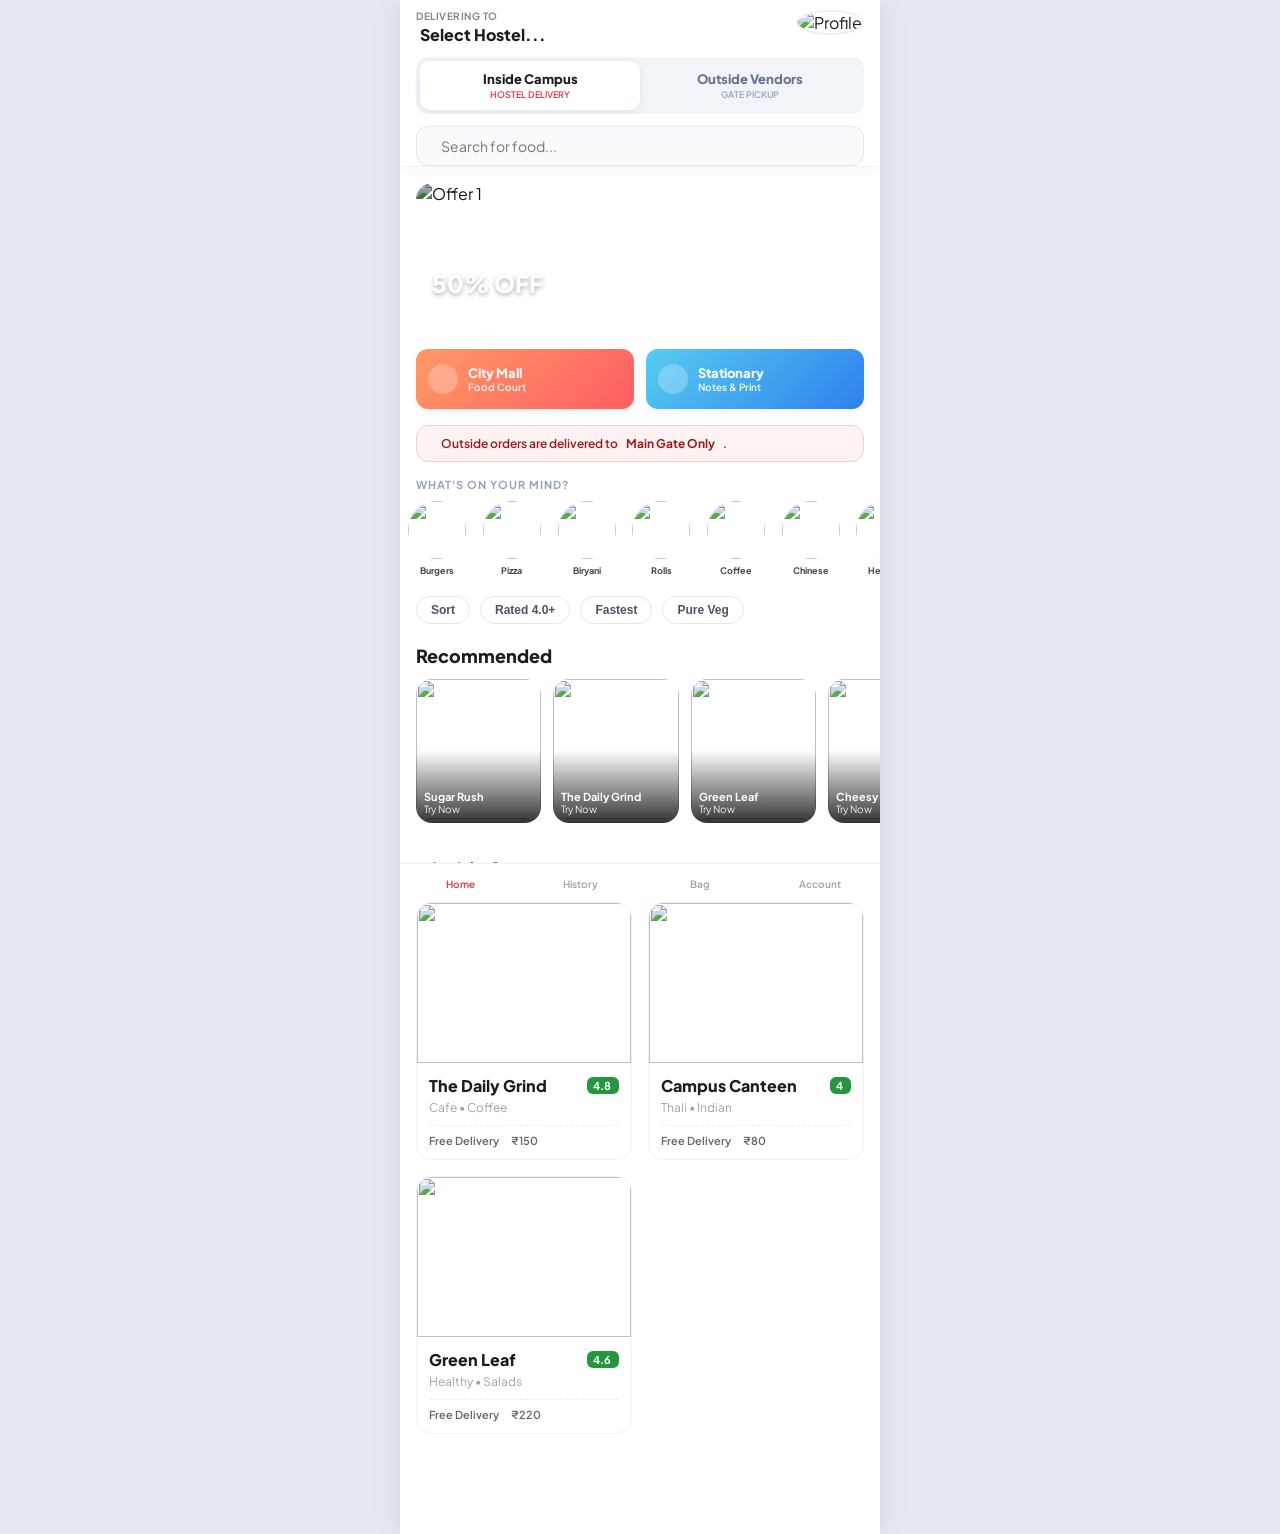
==== index.html @ 57ad16c0 "Add files via upload" ====
<!DOCTYPE html>
<html lang="en">
<head>
    <meta charset="UTF-8">
    <meta name="viewport" content="width=device-width, initial-scale=1.0, maximum-scale=1.0, user-scalable=no">
    <title>CampusBites India</title>
    <link href="https://fonts.googleapis.com/css2?family=Plus+Jakarta+Sans:wght@400;500;600;700;800&display=swap" rel="stylesheet">
    <link href="https://cdn.jsdelivr.net/npm/remixicon@3.5.0/fonts/remixicon.css" rel="stylesheet">
    <link rel="stylesheet" href="style.css">
</head>
<body>

    <div id="appContainer">
        
        <div class="sticky-wrapper">
            <header class="app-header">
                <div class="header-content-limit">
                    <div class="header-top">
                        <div class="location-info" onclick="toggleLocationModal(true)">
                            <div class="location-label" id="locationLabel">DELIVERING TO</div>
                            <div class="location-value-row">
                                <i class="ri-map-pin-fill text-red"></i>
                                <span id="currentLocationText" class="location-text-bold">Select Hostel...</span>
                                <i class="ri-arrow-down-s-line"></i>
                            </div>
                        </div>
                        <div class="profile-icon ripple">
                            <img src="https://images.unsplash.com/photo-1535713875002-d1d0cf377fde?w=100&q=80" alt="Profile">
                        </div>
                    </div>

                    <div class="mode-switch-container">
                        <div class="mode-switch active" id="btnInside" onclick="switchMode('inside')">
                            <span class="mode-title">Inside Campus</span>
                            <span class="mode-desc">Hostel Delivery</span>
                        </div>
                        <div class="mode-switch" id="btnOutside" onclick="switchMode('outside')">
                            <span class="mode-title">Outside Vendors</span>
                            <span class="mode-desc">Gate Pickup</span>
                        </div>
                    </div>
                    
                    <div class="search-bar-container">
                        <div class="search-input-wrapper">
                            <i class="ri-search-2-line search-icon"></i>
                            <input type="text" placeholder="Search for food..." id="searchInput" onkeyup="searchData()">
                        </div>
                    </div>
                </div>
            </header>
        </div>

        <main class="app-content">

            <section class="offer-section content-limit">
                <div class="offer-slider snap-scroll" id="offerSlider">
                    <div class="offer-slide">
                        <img src="https://images.unsplash.com/photo-1504674900247-0877df9cc836?w=800&q=80" alt="Offer 1">
                        <div class="offer-text"><h3>50% OFF</h3><p>First Order</p></div>
                    </div>
                    <div class="offer-slide">
                        <img src="https://images.unsplash.com/photo-1565299624946-b28f40a0ae38?w=800&q=80" alt="Offer 2">
                        <div class="offer-text"><h3>Free Delivery</h3><p>Hostels</p></div>
                    </div>
                    <div class="offer-slide">
                        <img src="https://images.unsplash.com/photo-1482049016688-2d3e1b311543?w=800&q=80" alt="Offer 3">
                        <div class="offer-text"><h3>Night Canteen</h3><p>Open 24/7</p></div>
                    </div>
                </div>
            </section>
            
            <section class="services-wrapper">
                <div class="services-grid">
                    <div class="service-card mall-bg ripple">
                        <div class="service-icon"><i class="ri-store-2-fill"></i></div>
                        <div class="service-text"><h3>City Mall</h3><p>Food Court</p></div>
                    </div>
                    <div class="service-card stationary-bg ripple">
                        <div class="service-icon"><i class="ri-book-3-fill"></i></div>
                        <div class="service-text"><h3>Stationary</h3><p>Notes & Print</p></div>
                    </div>
                </div>
            </section>

            <div id="gateAlert" class="gate-alert hidden">
                <i class="ri-alarm-warning-line"></i> Outside orders are delivered to <b>Main Gate Only</b>.
            </div>

            <section class="category-section">
                <div class="section-header-row">
                    <h5 class="section-title">WHAT'S ON YOUR MIND?</h5>
                </div>
                <div class="category-scroll snap-scroll" id="categoryScroll">
                    </div>
            </section>

            <div class="filter-bar-wrapper">
                <div class="filter-scroll snap-scroll">
                    <button class="filter-chip" onclick="toggleSortModal(true)">
                        <i class="ri-equalizer-line"></i> Sort <i class="ri-arrow-down-s-fill" style="font-size:10px;"></i>
                    </button>
                    <button class="filter-chip">Rated 4.0+</button>
                    <button class="filter-chip">Fastest</button>
                    <button class="filter-chip">Pure Veg</button>
                </div>
            </div>

            <section class="curated-section">
                <h3 class="modern-header">Recommended</h3>
                <div class="curated-scroll snap-scroll" id="curatedScroll">
                    </div>
            </section>

            <section class="store-list-section">
                <div class="section-header-row">
                    <h3 class="modern-header" id="listTitle">Inside Canteens</h3>
                    <span class="badge-count" id="storeCount">0</span>
                </div>
                <div id="storeList" class="store-container-grid">
                    </div>
            </section>

            <div style="height: 100px;"></div>
        </main>

        <nav class="bottom-nav glass-effect">
            <div class="nav-limit">
                <a href="#" class="nav-item active ripple"><i class="ri-home-5-fill nav-icon"></i><span>Home</span></a>
                <a href="#" class="nav-item ripple"><i class="ri-file-list-3-line nav-icon"></i><span>History</span></a>
                <a href="#" class="nav-item cart-trigger ripple">
                    <div class="relative"><i class="ri-shopping-bag-3-fill nav-icon"></i><span class="notification-dot" id="cartDot"></span></div>
                    <span>Bag</span>
                </a>
                <a href="#" class="nav-item ripple"><i class="ri-user-3-line nav-icon"></i><span>Account</span></a>
            </div>
        </nav>

        <div id="locationModal" class="bottom-sheet"><div class="sheet-overlay" onclick="toggleLocationModal(false)"></div><div class="sheet-content"><div class="sheet-handle"></div><div class="sheet-header"><h3>Select Location</h3></div><div class="location-list-scroll" id="locationListContainer"></div></div></div>
        <div id="categoryModal" class="bottom-sheet"><div class="sheet-overlay" onclick="toggleCategoryModal(false)"></div><div class="sheet-content tall"><div class="sheet-handle"></div><div class="sheet-header"><h3>All Categories</h3><button onclick="toggleCategoryModal(false)" class="close-btn"><i class="ri-close-line"></i></button></div><div class="grid-categories" id="fullCategoryGrid"></div></div></div>
        <div id="sortModal" class="bottom-sheet"><div class="sheet-overlay" onclick="toggleSortModal(false)"></div><div class="sheet-content"><div class="sheet-handle"></div><div class="sheet-header"><h3>Sort By</h3></div><div class="sort-options"><div class="sort-option" onclick="applySort('price_low')"><div class="sort-text">Cost: Low to High</div></div><div class="sort-option" onclick="applySort('price_high')"><div class="sort-text">Cost: High to Low</div></div><div class="sort-option" onclick="applySort('rating')"><div class="sort-text">Rating: High to Low</div></div></div></div></div>
        <div id="cartModal" class="bottom-sheet"><div class="sheet-overlay" onclick="toggleCart(false)"></div><div class="sheet-content"><div class="sheet-handle"></div><div class="sheet-header"><h3>Your Bag</h3></div><div class="cart-items-scroll" id="cartItemsContainer"></div><div class="cart-summary"><div class="bill-row"><span>Total Pay</span><span id="cartTotal">₹0</span></div><button class="checkout-btn"><span>Pay Now</span></button></div></div></div>

    </div>

    <script src="script.js"></script>
</body>
</html>
---- style.css ----
/* --- GLOBAL --- */
:root {
    --primary: #E23744; 
    --dark: #1C1C1C;
    --gray: #9CA3AF;
    --light-bg: #F5F6F8;
    --white: #FFFFFF;
    --green: #24963f;
    --glass: rgba(255, 255, 255, 0.98);
    --radius: 16px;
}
* { margin: 0; padding: 0; box-sizing: border-box; -webkit-tap-highlight-color: transparent; }

body { 
    font-family: 'Plus Jakarta Sans', sans-serif; 
    background-color: #E6E9EF; 
    color: var(--dark); 
    min-height: 100vh;
    display: flex; justify-content: center; 
    overflow-x: hidden;
}

#appContainer {
    width: 100%; max-width: 480px; 
    background: #FFFFFF; min-height: 100vh; 
    position: relative; 
    box-shadow: 0 0 30px rgba(0,0,0,0.1); 
    overflow-x: hidden;
}

.text-red { color: var(--primary); }
.hidden { display: none; }
.relative { position: relative; }
.ripple:active { transform: scale(0.97); transition: 0.1s; }

/* --- HEADER --- */
.sticky-wrapper { position: sticky; top: 0; z-index: 900; background: white; box-shadow: 0 4px 15px rgba(0,0,0,0.03); }
.app-header { padding: 10px 16px 0 16px; background: white; border-bottom: 1px solid rgba(0,0,0,0.05); }
.header-top { display: flex; justify-content: space-between; align-items: flex-start; margin-bottom: 12px; }
.location-info { display: flex; flex-direction: column; cursor: pointer; }
.location-label { font-size: 10px; font-weight: 700; color: #888; letter-spacing: 0.5px; margin-bottom: 2px; }
.location-value-row { display: flex; align-items: center; gap: 4px; }
.location-text-bold { font-size: 16px; font-weight: 800; color: var(--dark); max-width: 200px; white-space: nowrap; overflow: hidden; text-overflow: ellipsis; }
.profile-icon img { width: 40px; height: 40px; border-radius: 50%; border: 2px solid #eee; }

/* --- BIG TOGGLE --- */
.mode-switch-container { background: #F1F5F9; padding: 4px; border-radius: 12px; display: flex; margin-bottom: 12px; }
.mode-switch { flex: 1; text-align: center; padding: 10px 4px; border-radius: 10px; cursor: pointer; transition: 0.3s; display: flex; flex-direction: column; align-items: center; justify-content: center; }
.mode-switch.active { background: white; box-shadow: 0 2px 8px rgba(0,0,0,0.08); }
.mode-title { font-size: 13px; font-weight: 800; color: #64748B; }
.mode-desc { font-size: 9px; font-weight: 600; color: #94A3B8; text-transform: uppercase; margin-top: 2px;}
.mode-switch.active .mode-title { color: var(--dark); }
.mode-switch.active .mode-desc { color: var(--primary); }

/* --- SEARCH --- */
.search-input-wrapper { background: #F8FAFC; border-radius: 12px; padding: 10px 14px; display: flex; align-items: center; gap: 10px; border: 1px solid #E2E8F0; }
input { border: none; outline: none; width: 100%; font-family: inherit; font-size: 14px; background: transparent;}

/* --- OFFER SLIDER (SINGLE POSTER) --- */
.offer-section { padding: 16px 16px 0 16px; }
.offer-slider { 
    display: flex; 
    overflow-x: auto; 
    scroll-snap-type: x mandatory; 
    gap: 0; /* NO GAP ensures slides touch */
    padding: 0; /* NO PADDING inside the scroll container */
    border-radius: 16px; 
    scrollbar-width: none; 
}
.offer-slider::-webkit-scrollbar { display: none; }

.offer-slide { 
    min-width: 100%; /* Force 100% width of parent */
    flex: 0 0 100%;
    height: 150px; 
    border-radius: 16px; 
    position: relative; 
    scroll-snap-align: start; /* Snap to start */
    overflow: hidden; 
}
.offer-slide img { width: 100%; height: 100%; object-fit: cover; filter: brightness(0.7); }
.offer-text { position: absolute; bottom: 16px; left: 16px; color: white; }
.offer-text h3 { font-size: 24px; font-weight: 800; margin: 0; text-shadow: 0 2px 4px rgba(0,0,0,0.3); }
.offer-text p { font-size: 12px; font-weight: 600; margin: 4px 0 0 0; opacity: 0.9; }

/* --- SERVICES --- */
.services-wrapper { padding: 16px; }
.services-grid { display: grid; grid-template-columns: 1fr 1fr; gap: 12px; }
.service-card { height: 60px; border-radius: 12px; position: relative; overflow: hidden; padding: 0 12px; display: flex; align-items: center; cursor: pointer; box-shadow: 0 4px 8px rgba(0,0,0,0.05); }
.mall-bg { background: linear-gradient(135deg, #FF9966 0%, #FF5E62 100%); }
.stationary-bg { background: linear-gradient(135deg, #56CCF2 0%, #2F80ED 100%); }
.service-icon { font-size: 20px; margin-right: 10px; width: 30px; height: 30px; border-radius: 50%; background: rgba(255,255,255,0.25); display: flex; align-items: center; justify-content: center; color: white; backdrop-filter: blur(4px); }
.service-text h3 { font-size: 13px; font-weight: 800; color: white; margin: 0; }
.service-text p { font-size: 10px; opacity: 0.95; font-weight: 600; color: white; margin: 0; }

/* --- GENERAL UI --- */
.gate-alert { background: #FEF2F2; border: 1px solid #FECACA; color: #991B1B; padding: 10px 16px; border-radius: 12px; font-size: 12px; font-weight: 600; display: flex; align-items: center; gap: 8px; margin: 0 16px 16px 16px; }

/* --- CIRCLE MENU (6 ITEMS + MARGINS) --- */
.category-section { padding-bottom: 10px; }
.section-header-row { display: flex; justify-content: space-between; align-items: center; margin: 0 16px 10px 16px; }
.section-title { font-size: 11px; letter-spacing: 1px; color: #94A3B8; text-transform: uppercase; font-weight: 700; margin: 0; }

/* This snap-scroll applies to circles, filters, and recommended */
/* But we override padding for specific sections below */
.snap-scroll { 
    display: flex; gap: 0; overflow-x: auto; 
    scroll-snap-type: x mandatory; scrollbar-width: none; 
}
.snap-scroll::-webkit-scrollbar { display: none; }

/* Specific padding for Circle Menu container */
#categoryScroll { padding: 0 16px 10px 16px; gap: 0; }

/* 16.66% = 6 ITEMS */
.cat-item { text-align: center; flex: 0 0 16.666%; scroll-snap-align: start; cursor: pointer; padding: 0 4px; box-sizing: border-box; }
.cat-img-wrapper { width: 58px; height: 58px; border-radius: 50%; overflow: hidden; margin-bottom: 6px; box-shadow: var(--shadow-sm); background: white; margin-left: auto; margin-right: auto; display: flex; align-items: center; justify-content: center;}
@media (max-width: 360px) { .cat-img-wrapper { width: 50px; height: 50px; } }
.cat-img { width: 100%; height: 100%; object-fit: cover; }
.cat-name { font-size: 9px; font-weight: 700; color: #444; white-space: nowrap; overflow: hidden; text-overflow: ellipsis; }
.view-more-btn { background: #FFF1F2; border: 1px solid #FECDD3; }
.view-more-icon { color: var(--primary); font-size: 20px; }

/* --- FILTER BAR --- */
.filter-bar-wrapper { padding: 0 0 20px 0; }
.filter-scroll { padding: 0 16px; gap: 10px; } /* Added gap here */
.filter-chip { background: white; border: 1px solid #E5E7EB; padding: 6px 14px; border-radius: 20px; font-size: 12px; font-weight: 600; color: #4B5563; flex-shrink: 0; scroll-snap-align: start; cursor: pointer; transition: 0.2s;}

/* --- RECOMMENDED --- */
.modern-header { font-size: 18px; font-weight: 800; margin: 0 16px 12px 16px; }
.curated-section { margin-bottom: 24px; }
#curatedScroll { padding: 0 16px 10px 16px; gap: 12px; } /* Added gap here */
.curated-card { min-width: 28%; scroll-snap-align: center; position: relative; cursor: pointer; }
.curated-img { width: 100%; height: 140px; border-radius: 16px; object-fit: cover; }
.overlay-content { position: absolute; bottom: 0; left: 0; width: 100%; background: linear-gradient(transparent, rgba(0,0,0,0.8)); padding: 40px 8px 8px 8px; border-radius: 0 0 16px 16px; color: white;}
.curated-title { font-size: 11px; font-weight: 700; white-space: nowrap; overflow: hidden; text-overflow: ellipsis; }
.curated-price { font-size: 10px; opacity: 0.9; }

/* --- STORE LIST --- */
.store-container-grid { padding: 0 16px; display: grid; gap: 16px; grid-template-columns: 1fr; } 
@media (min-width: 400px) { .store-container-grid { grid-template-columns: repeat(2, 1fr); } }
.badge-count { background: #E5E7EB; font-size: 12px; padding: 2px 8px; border-radius: 6px; }
.store-card { background: white; border-radius: var(--radius); overflow: hidden; box-shadow: var(--shadow-sm); cursor: pointer; border: 1px solid #f0f0f0; }
.store-img-box { position: relative; height: 160px; }
.store-img { width: 100%; height: 100%; object-fit: cover; }
.like-btn { position: absolute; top: 10px; right: 10px; width: 30px; height: 30px; background: white; border-radius: 50%; display: grid; place-items: center; font-size: 16px; color: #ccc; border: none; cursor: pointer; }
.like-btn.active { color: var(--primary); }
.store-details { padding: 12px; }
.store-row-1 { display: flex; justify-content: space-between; align-items: center; margin-bottom: 4px; }
.store-name { font-size: 16px; font-weight: 800; color: var(--dark); }
.rating-pill { background: var(--green); color: white; padding: 2px 6px; border-radius: 6px; font-size: 11px; font-weight: 700; display: flex; align-items: center; gap: 2px; }
.store-tags { font-size: 12px; color: var(--gray); margin-bottom: 10px; white-space: nowrap; overflow: hidden; text-overflow: ellipsis; }
.store-footer { border-top: 1px dashed #eee; padding-top: 8px; display: flex; gap: 12px; font-size: 11px; font-weight: 600; color: #666; }

/* --- BOTTOM NAV --- */
.bottom-nav { position: fixed; bottom: 0; width: 100%; max-width: 480px; left: 50%; transform: translateX(-50%); border-top: 1px solid rgba(0,0,0,0.05); z-index: 200; background: white; padding-bottom: env(safe-area-inset-bottom); }
.nav-limit { display: flex; justify-content: space-around; align-items: center; padding: 10px 0; }
.nav-item { display: flex; flex-direction: column; align-items: center; gap: 4px; text-decoration: none; color: #9CA3AF; flex: 1; }
.nav-icon { font-size: 22px; transition: 0.2s; }
.nav-item span { font-size: 10px; font-weight: 600; }
.nav-item.active { color: var(--primary); }
.notification-dot { position: absolute; top: -2px; right: -2px; width: 8px; height: 8px; background: var(--primary); border-radius: 50%; border: 1px solid white; display: none; }

/* --- SHEETS --- */
.bottom-sheet { position: fixed; top: 0; left: 50%; transform: translateX(-50%); width: 100%; max-width: 480px; height: 100%; z-index: 3000; opacity: 0; visibility: hidden; transition: 0.3s; }
.bottom-sheet.open { opacity: 1; visibility: visible; }
.sheet-overlay { position: absolute; top: 0; left: 0; width: 100%; height: 100%; background: rgba(0,0,0,0.6); backdrop-filter: blur(2px); }
.sheet-content { position: absolute; bottom: 0; left: 0; width: 100%; background: white; border-radius: 24px 24px 0 0; padding: 20px; transform: translateY(100%); transition: 0.3s cubic-bezier(0.2, 1, 0.3, 1); display: flex; flex-direction: column; max-height: 80vh; z-index: 3001; }
.bottom-sheet.open .sheet-content { transform: translateY(0); }
.sheet-content.tall { height: 80vh; }
.sheet-handle { width: 40px; height: 4px; background: #ddd; border-radius: 2px; margin: 0 auto 15px auto; flex-shrink: 0; }
.sheet-header { margin-bottom: 15px; font-size: 18px; font-weight: 800; display:flex; justify-content: space-between; align-items: center;}
.close-btn { background: none; border: none; font-size: 24px; color: #333; }
.grid-categories { display: grid; grid-template-columns: repeat(4, 1fr); gap: 20px 10px; overflow-y: auto; padding-bottom: 20px; }
.cart-item { display: flex; justify-content: space-between; margin-bottom: 12px; border-bottom: 1px solid #f9f9f9; padding-bottom: 12px; }
.bill-row { display: flex; justify-content: space-between; font-weight: 700; margin-bottom: 15px; font-size: 15px; }
.checkout-btn { background: var(--primary); color: white; width: 100%; padding: 14px; border-radius: 12px; border: none; font-weight: 700; cursor: pointer; }
.location-list-scroll { overflow-y: auto; padding-bottom: 20px; }
.loc-item { padding: 14px 10px; border-bottom: 1px solid #f0f0f0; display: flex; align-items: center; gap: 12px; font-size: 14px; font-weight: 600; color: #333; cursor: pointer; }
.loc-item i { color: #888; font-size: 18px; }
.loc-item i.text-red { color: #E23744; }
.list-divider { font-size: 11px; font-weight: 800; color: #94A3B8; background: #F8FAFC; padding: 8px 10px; margin-top: 10px; margin-bottom: 5px; border-radius: 6px; text-transform: uppercase; letter-spacing: 0.5px; }
.sort-options .sort-option { padding: 15px 0; border-bottom: 1px solid #eee; cursor: pointer; font-weight: 600; color: #444; display: flex; justify-content: space-between; align-items: center; }
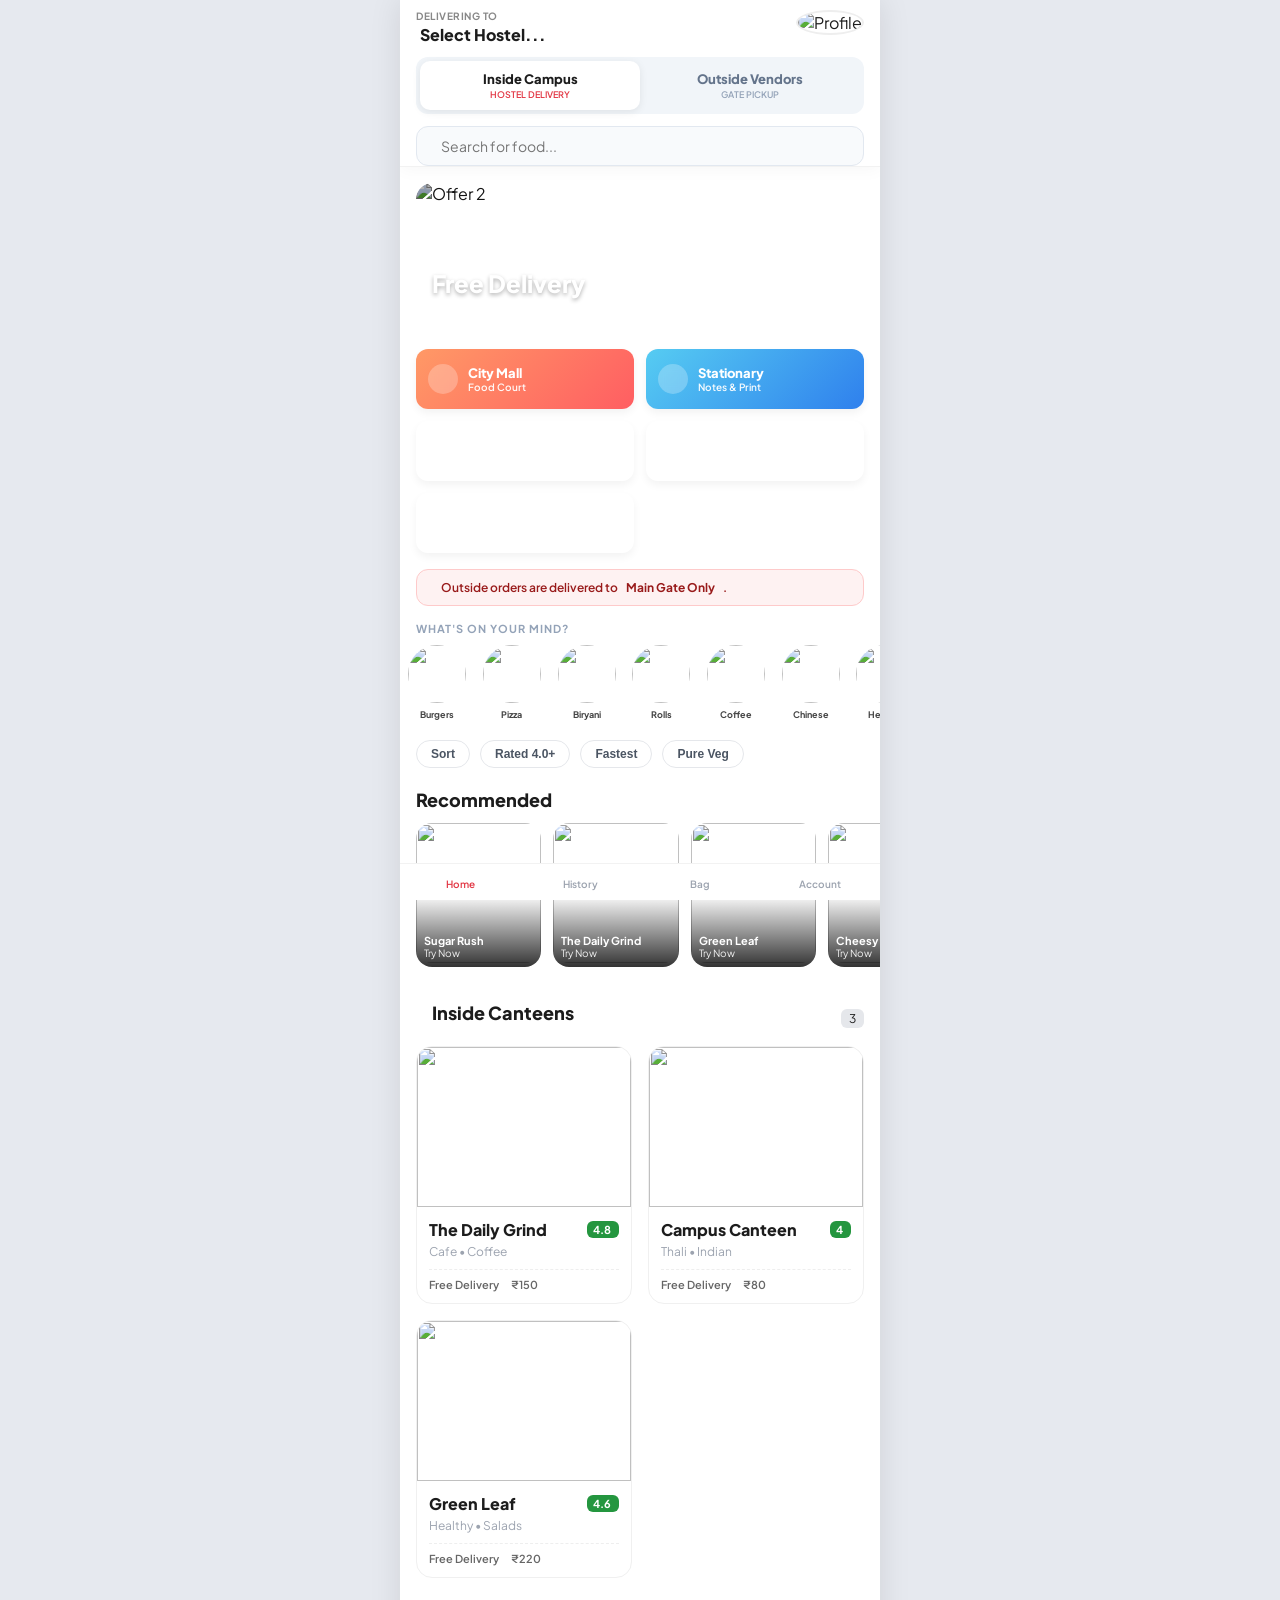
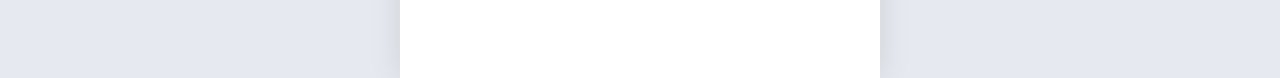
==== commit 5b494074: "Update index.html" ====
--- a/index.html
+++ b/index.html
@@ -69,18 +69,34 @@
                 </div>
             </section>
             
-            <section class="services-wrapper">
-                <div class="services-grid">
-                    <div class="service-card mall-bg ripple">
-                        <div class="service-icon"><i class="ri-store-2-fill"></i></div>
-                        <div class="service-text"><h3>City Mall</h3><p>Food Court</p></div>
-                    </div>
-                    <div class="service-card stationary-bg ripple">
-                        <div class="service-icon"><i class="ri-book-3-fill"></i></div>
-                        <div class="service-text"><h3>Stationary</h3><p>Notes & Print</p></div>
-                    </div>
-                </div>
-            </section>
+<section class="services-wrapper">
+    <div class="services-grid">
+        
+        <a href="https://parulmart.netlify.app/" class="service-card mall-bg ripple" style="text-decoration: none;">
+            <div class="service-icon"><i class="ri-store-2-fill"></i></div>
+            <div class="service-text"><h3>City Mall</h3><p>Food Court</p></div>
+        </a>
+
+        <div class="service-card stationary-bg ripple">
+            <div class="service-icon"><i class="ri-book-3-fill"></i></div>
+            <div class="service-text"><h3>Stationary</h3><p>Notes & Print</p></div>
+        </div>
+
+        <div class="service-card vehicle-bg ripple">
+            <div class="service-icon"><i class="ri-motorbike-fill"></i></div>
+            <div class="service-text"><h3>Rent Vehicle</h3><p>Bikes & Scooty</p></div>
+        </div>
+
+        <div class="service-card hostel-bg ripple">
+            <div class="service-icon"><i class="ri-building-4-fill"></i></div>
+            <div class="service-text"><h3>Get Hostel</h3><p>PGs & Rooms</p></div>
+        </div>
+
+        <div class="service-card view-all-bg ripple span-2">
+            <div class="service-icon"><i class="ri-apps-2-fill"></i></div>
+            <div class="service-text"><h3>View All</h3><p>Explore More Services</p></div>
+    </div>
+</section>
 
             <div id="gateAlert" class="gate-alert hidden">
                 <i class="ri-alarm-warning-line"></i> Outside orders are delivered to <b>Main Gate Only</b>.
@@ -144,4 +160,4 @@
 
     <script src="script.js"></script>
 </body>
-</html>+</html>
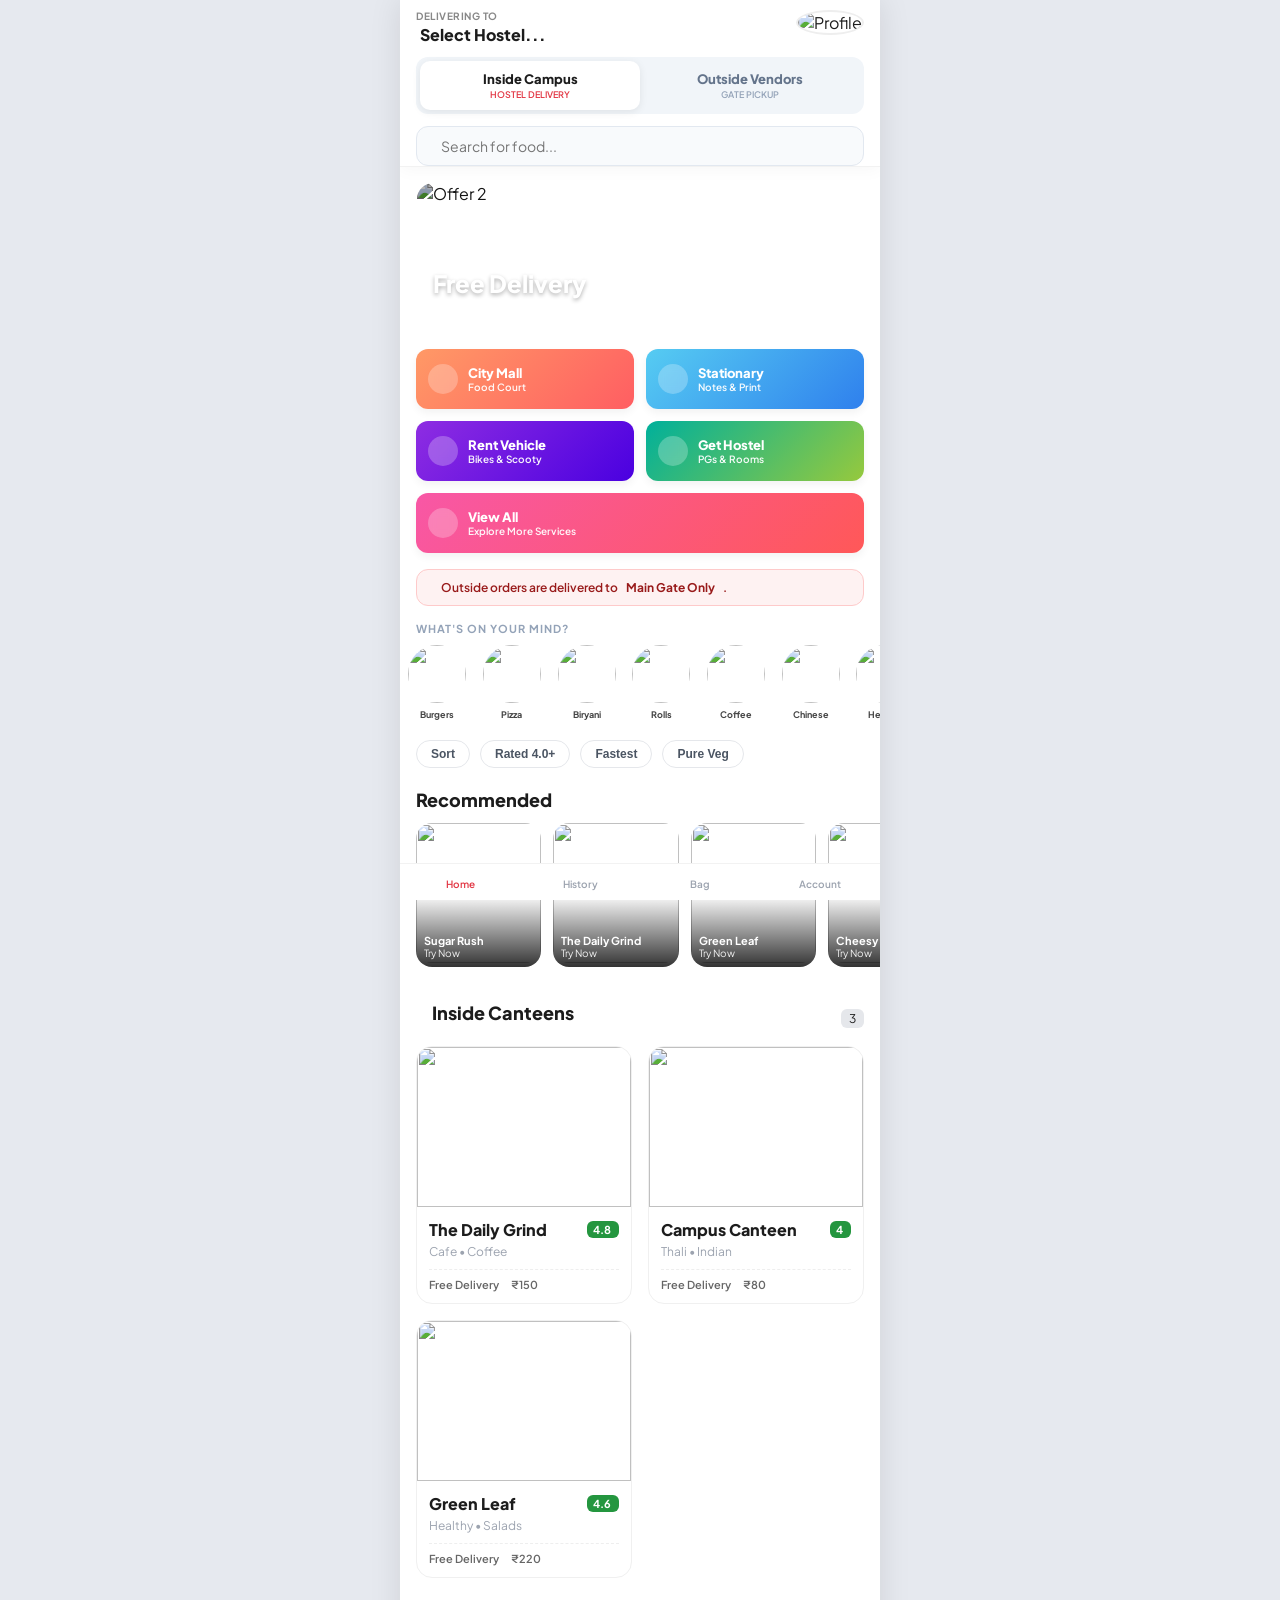
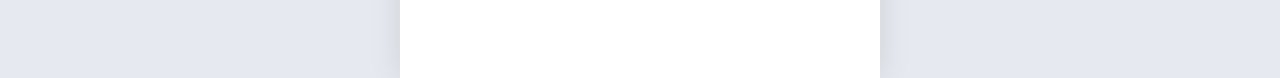
==== commit 02a7bb1c: "Update index.html" ====
--- a/index.html
+++ b/index.html
@@ -72,7 +72,7 @@
 <section class="services-wrapper">
     <div class="services-grid">
         
-        <a href="https://parulmart.netlify.app/" class="service-card mall-bg ripple" style="text-decoration: none;">
+        <a href="super_mart.html" class="service-card mall-bg ripple" style="text-decoration: none;">
             <div class="service-icon"><i class="ri-store-2-fill"></i></div>
             <div class="service-text"><h3>City Mall</h3><p>Food Court</p></div>
         </a>
@@ -161,3 +161,4 @@
     <script src="script.js"></script>
 </body>
 </html>
+
--- a/style.css
+++ b/style.css
@@ -84,6 +84,18 @@
 .offer-text p { font-size: 12px; font-weight: 600; margin: 4px 0 0 0; opacity: 0.9; }
 
 /* --- SERVICES --- */
+/* ... existing service styles ... */
+
+/* NEW COLORS */
+.vehicle-bg { background: linear-gradient(135deg, #8E2DE2 0%, #4A00E0 100%); } /* Purple Gradient */
+.hostel-bg { background: linear-gradient(135deg, #00b09b 0%, #96c93d 100%); } /* Green Gradient */
+.view-all-bg { background: linear-gradient(135deg, #f857a6 0%, #ff5858 100%); } /* Pink/Red Gradient */
+
+/* Helper to make "View All" span full width (Optional, looks better) */
+.span-2 { grid-column: span 2; }
+
+
+
 .services-wrapper { padding: 16px; }
 .services-grid { display: grid; grid-template-columns: 1fr 1fr; gap: 12px; }
 .service-card { height: 60px; border-radius: 12px; position: relative; overflow: hidden; padding: 0 12px; display: flex; align-items: center; cursor: pointer; box-shadow: 0 4px 8px rgba(0,0,0,0.05); }
@@ -180,4 +192,4 @@
 .loc-item i { color: #888; font-size: 18px; }
 .loc-item i.text-red { color: #E23744; }
 .list-divider { font-size: 11px; font-weight: 800; color: #94A3B8; background: #F8FAFC; padding: 8px 10px; margin-top: 10px; margin-bottom: 5px; border-radius: 6px; text-transform: uppercase; letter-spacing: 0.5px; }
-.sort-options .sort-option { padding: 15px 0; border-bottom: 1px solid #eee; cursor: pointer; font-weight: 600; color: #444; display: flex; justify-content: space-between; align-items: center; }+.sort-options .sort-option { padding: 15px 0; border-bottom: 1px solid #eee; cursor: pointer; font-weight: 600; color: #444; display: flex; justify-content: space-between; align-items: center; }
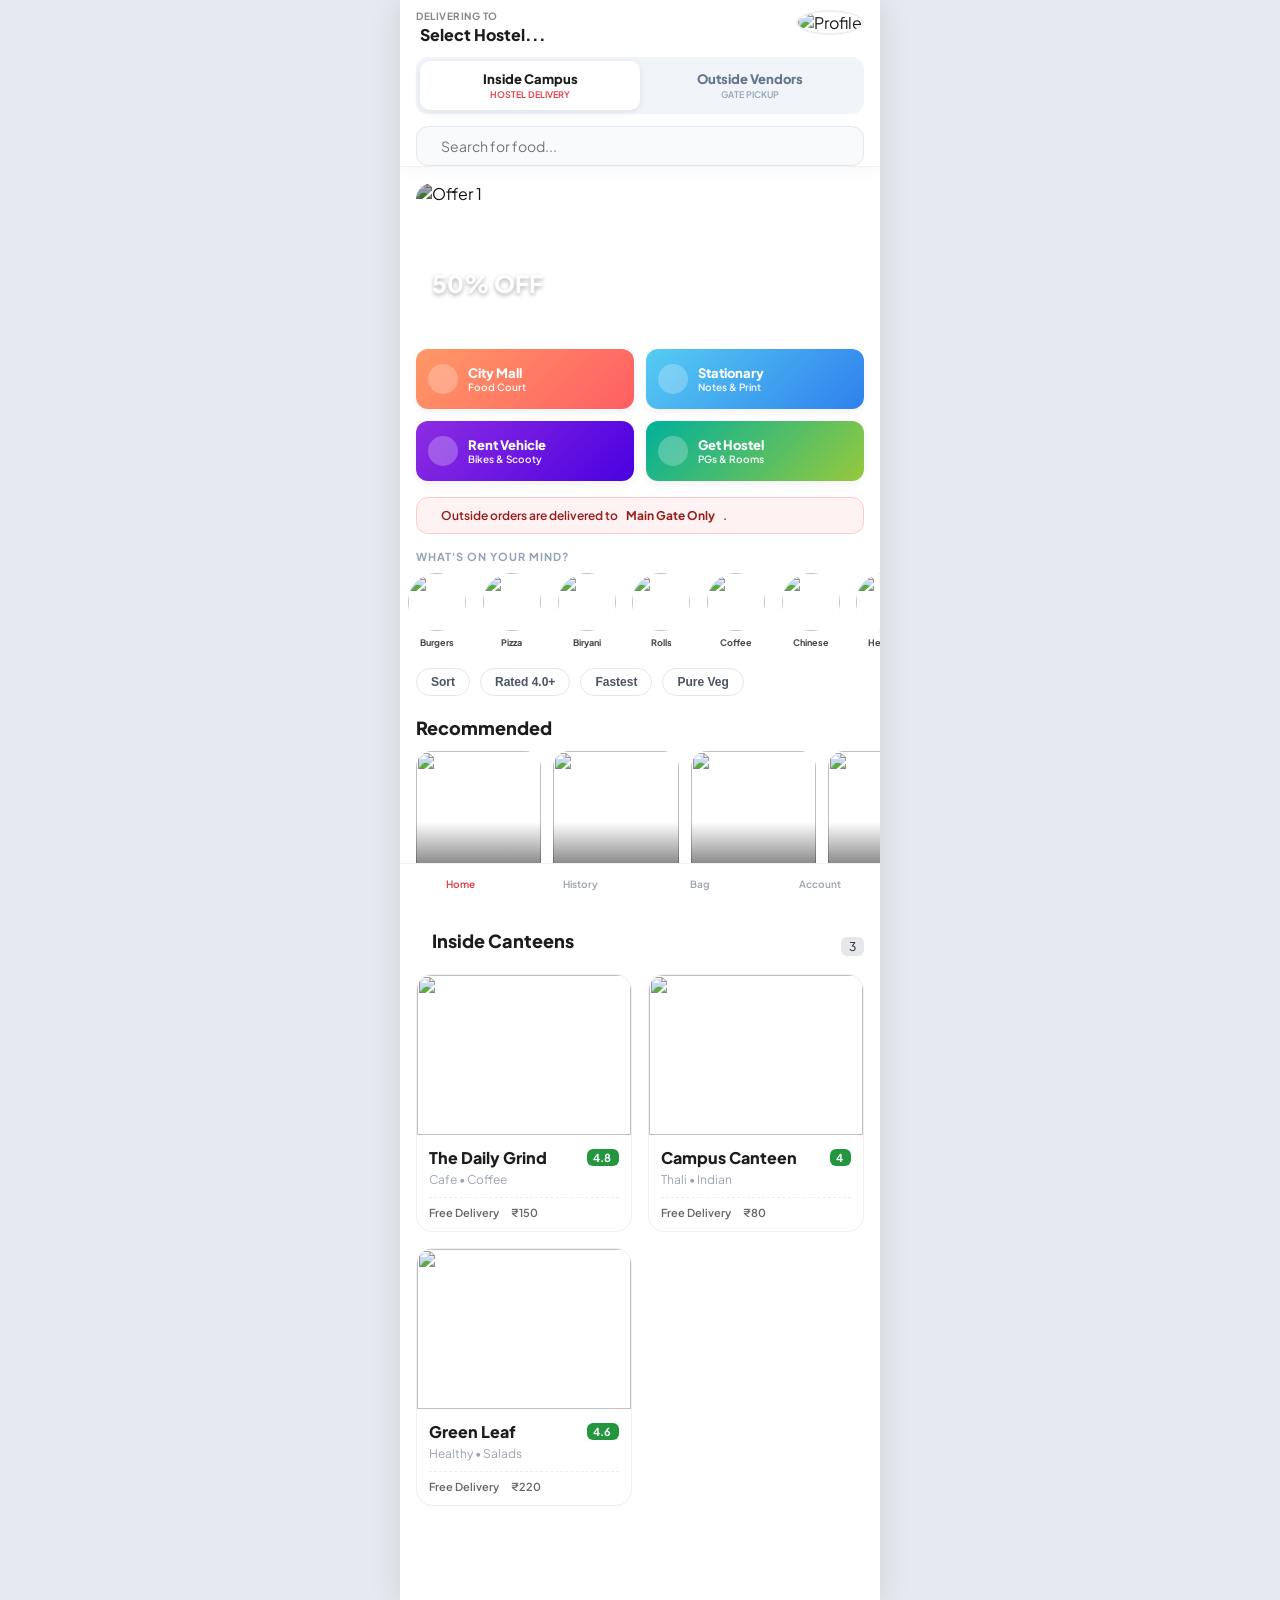
==== commit d1bd2da8: "Update index.html" ====
--- a/index.html
+++ b/index.html
@@ -91,11 +91,13 @@
             <div class="service-icon"><i class="ri-building-4-fill"></i></div>
             <div class="service-text"><h3>Get Hostel</h3><p>PGs & Rooms</p></div>
         </div>
-
+<!--
         <div class="service-card view-all-bg ripple span-2">
             <div class="service-icon"><i class="ri-apps-2-fill"></i></div>
             <div class="service-text"><h3>View All</h3><p>Explore More Services</p></div>
     </div>
+
+        -->
 </section>
 
             <div id="gateAlert" class="gate-alert hidden">
@@ -162,3 +164,4 @@
 </body>
 </html>
 
+
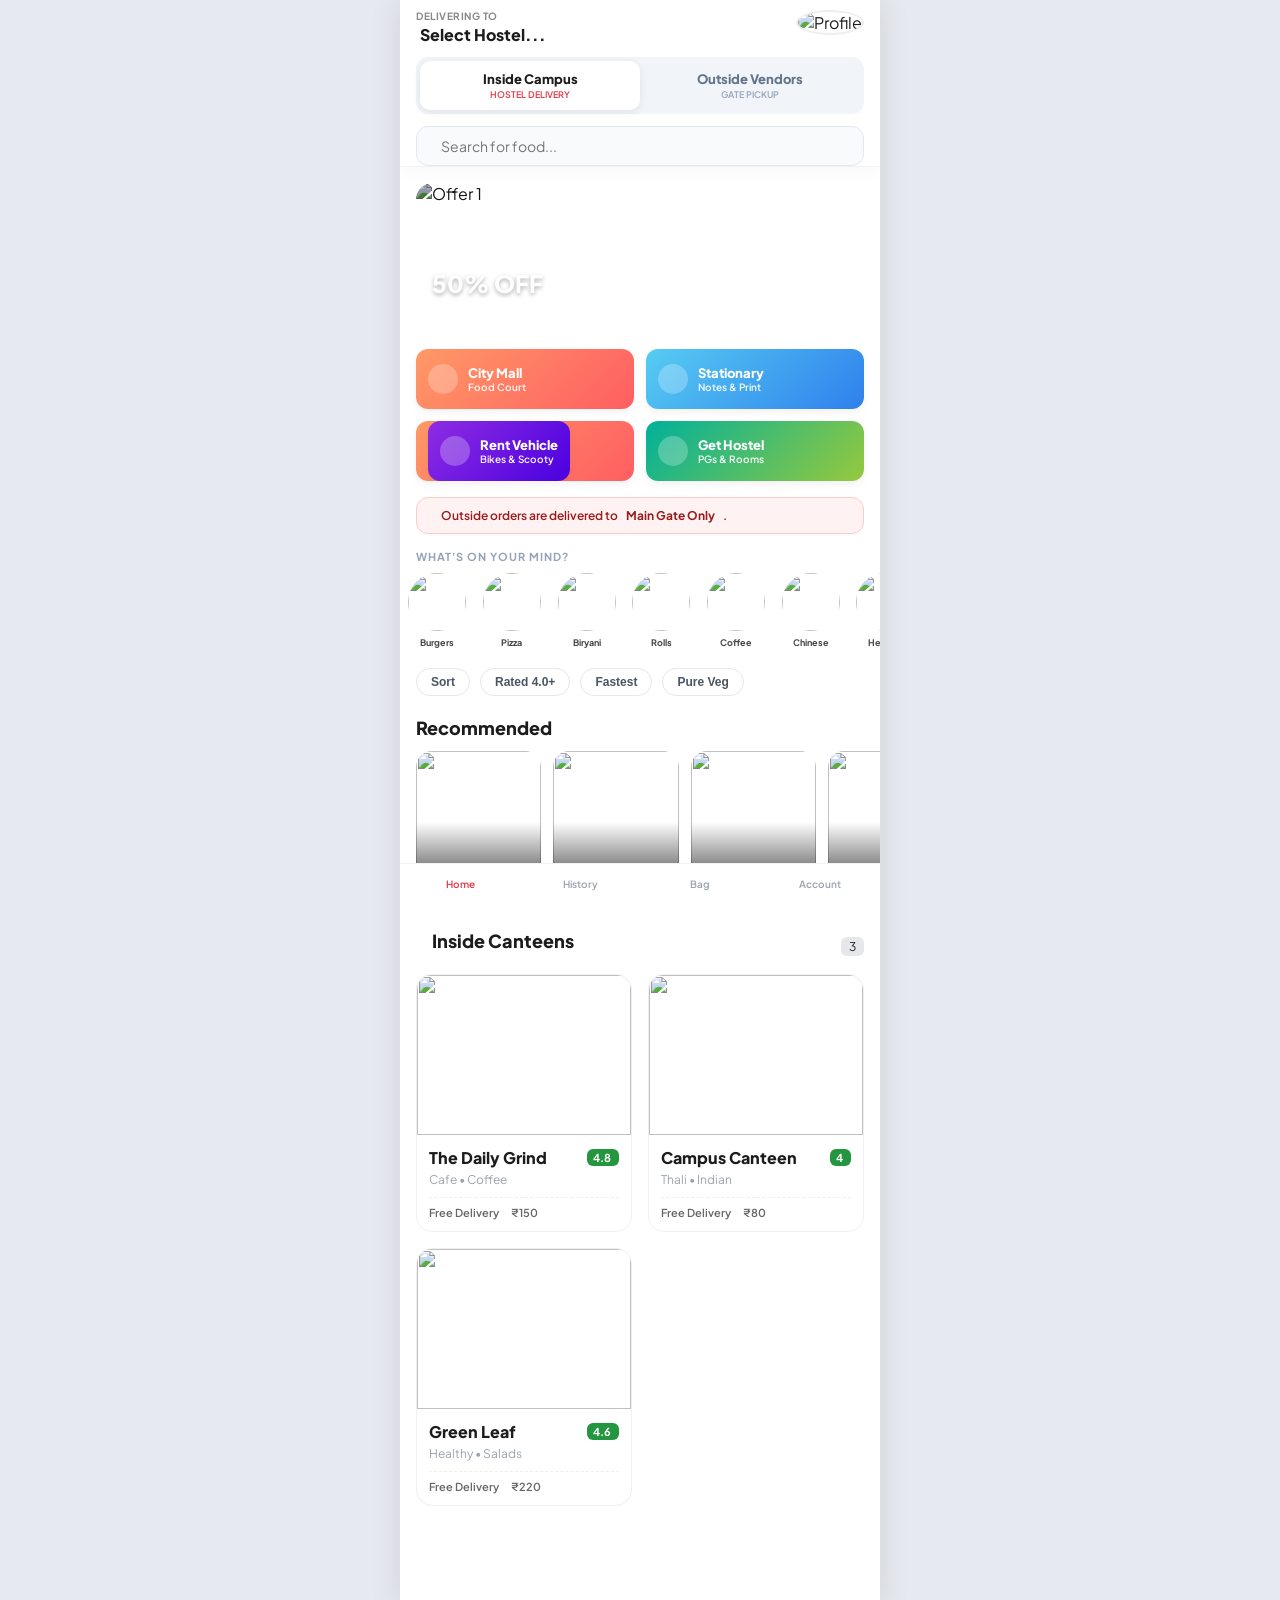
==== commit 7e11c84d: "Update index.html" ====
--- a/index.html
+++ b/index.html
@@ -82,10 +82,12 @@
             <div class="service-text"><h3>Stationary</h3><p>Notes & Print</p></div>
         </div>
 
+        
+<a href="VEHICLE.html" class="service-card mall-bg ripple" style="text-decoration: none;">
         <div class="service-card vehicle-bg ripple">
             <div class="service-icon"><i class="ri-motorbike-fill"></i></div>
             <div class="service-text"><h3>Rent Vehicle</h3><p>Bikes & Scooty</p></div>
-        </div>
+        </div> </a>
 
         <div class="service-card hostel-bg ripple">
             <div class="service-icon"><i class="ri-building-4-fill"></i></div>
@@ -165,3 +167,4 @@
 </html>
 
 
+
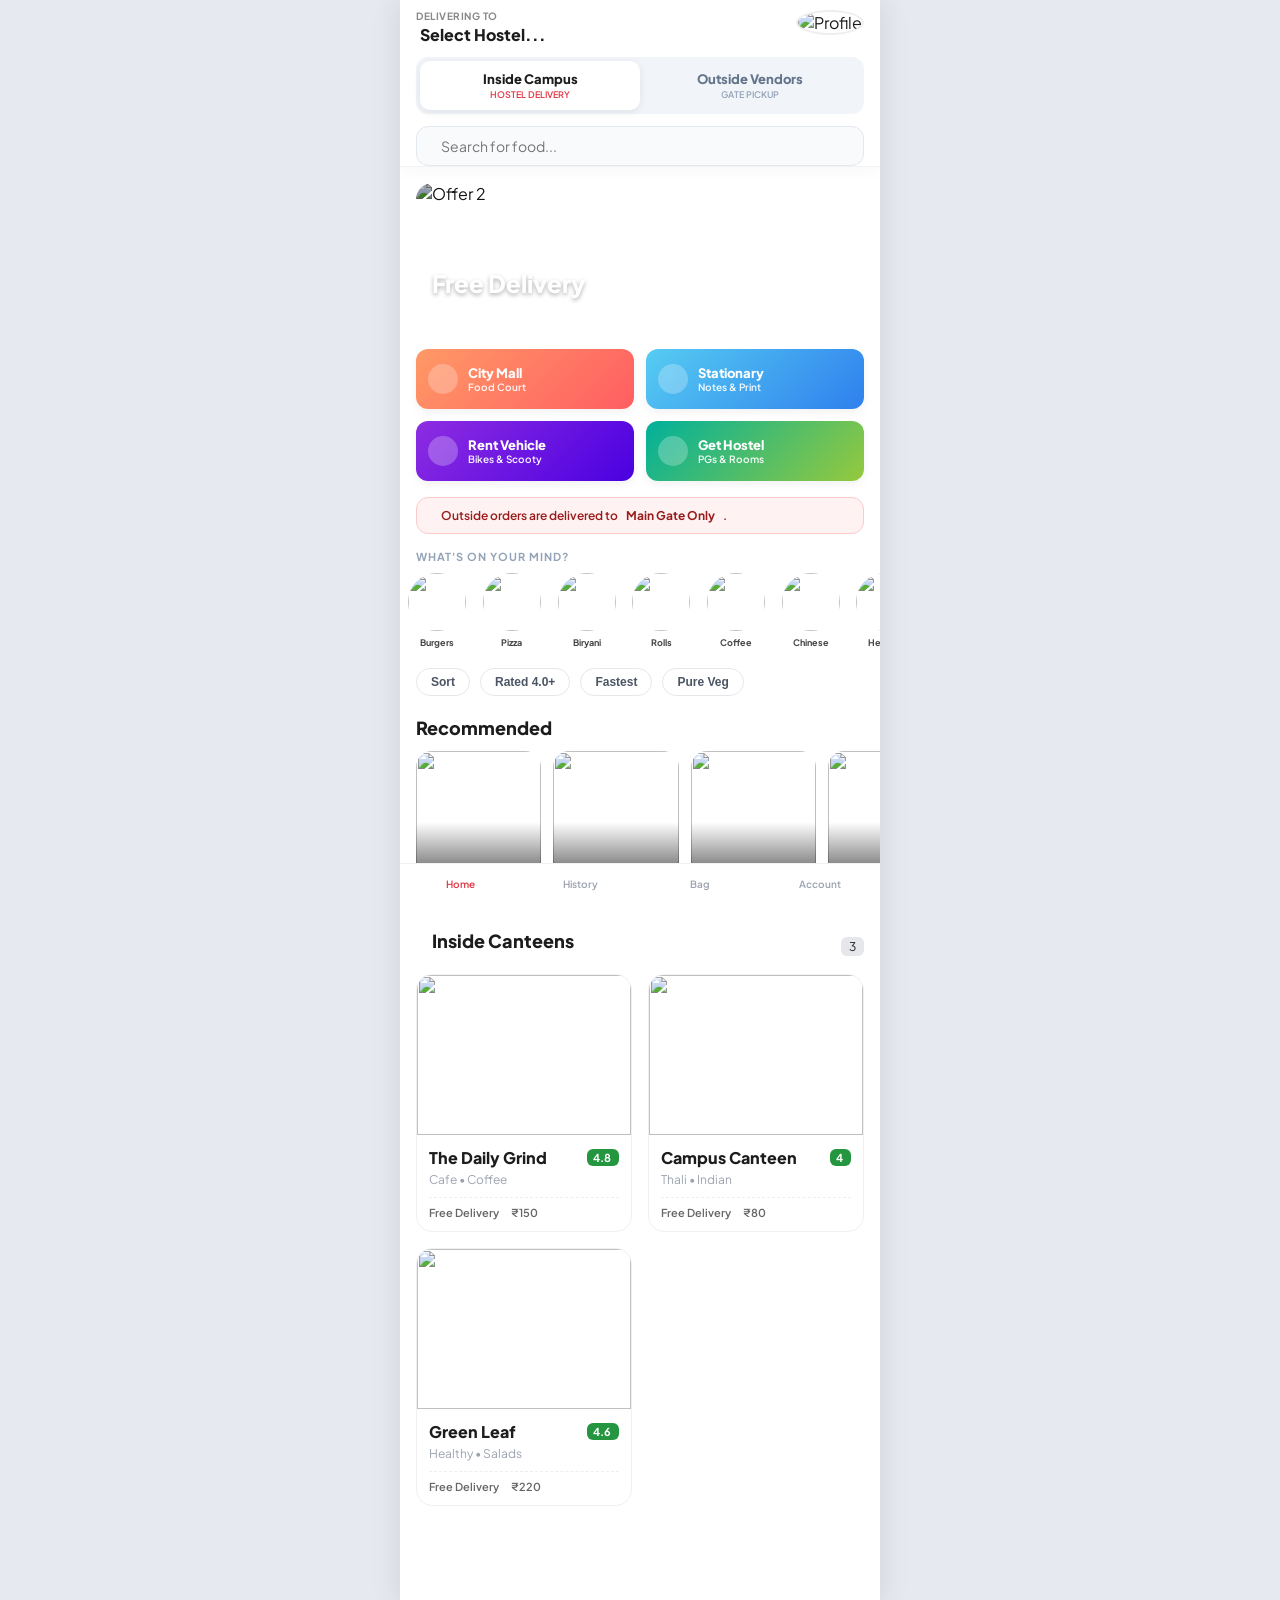
==== commit 8d3b6c58: "Update index.html" ====
--- a/index.html
+++ b/index.html
@@ -83,11 +83,10 @@
         </div>
 
         
-<a href="VEHICLE.html" class="service-card mall-bg ripple" style="text-decoration: none;">
         <div class="service-card vehicle-bg ripple">
             <div class="service-icon"><i class="ri-motorbike-fill"></i></div>
             <div class="service-text"><h3>Rent Vehicle</h3><p>Bikes & Scooty</p></div>
-        </div> </a>
+        </div>
 
         <div class="service-card hostel-bg ripple">
             <div class="service-icon"><i class="ri-building-4-fill"></i></div>
@@ -168,3 +167,4 @@
 
 
 
+
